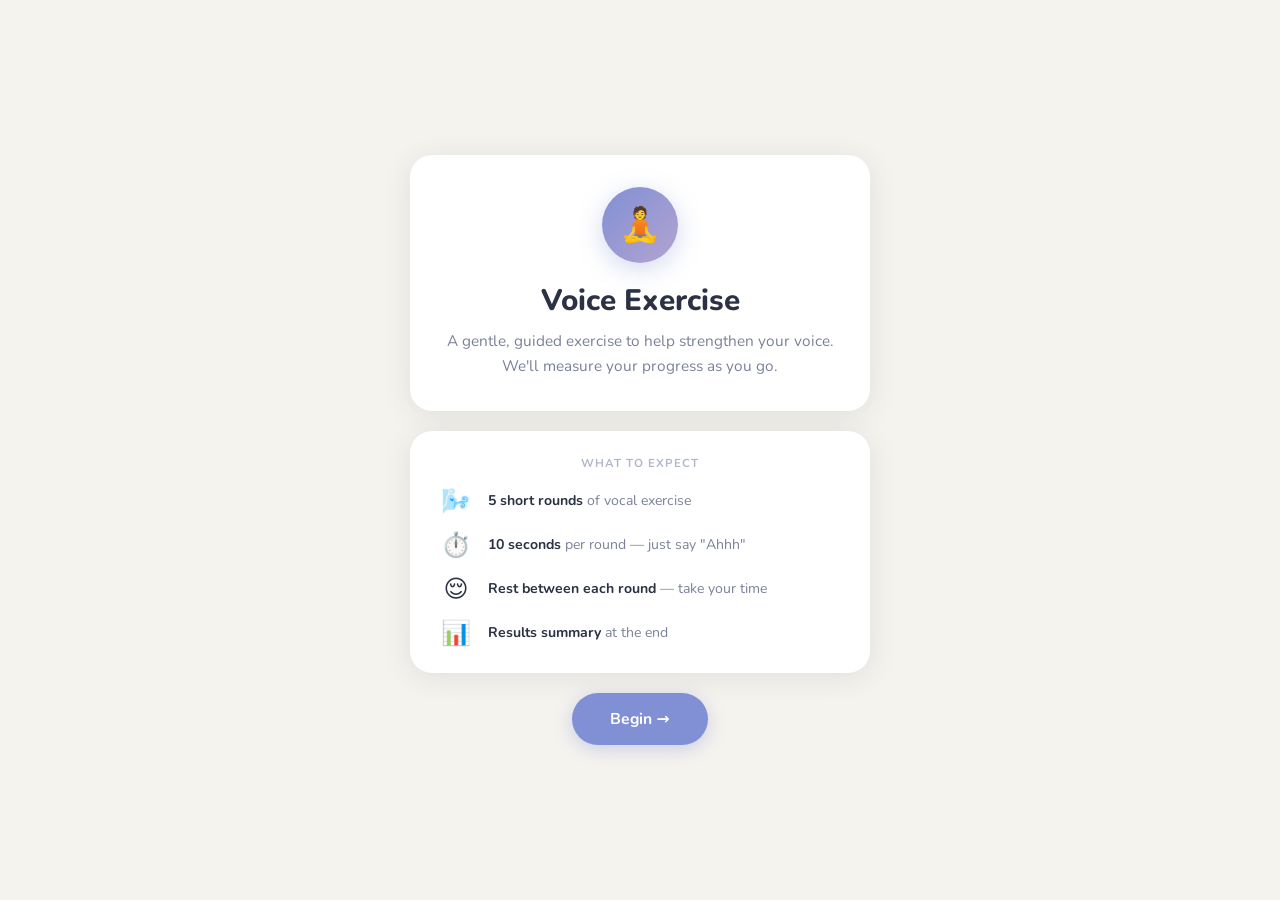
==== demo/index.html @ 380dea60 "Fix demo: AudioContext autoplay, auth on API endpoints, fetch timeout - Create AudioContext during u" ====
<!DOCTYPE html>
<html lang="en">
<head>
<meta charset="UTF-8">
<meta name="viewport" content="width=device-width, initial-scale=1.0, maximum-scale=1.0">
<title>Voice Exercise · Remepy</title>
<link rel="preconnect" href="https://fonts.googleapis.com">
<link href="https://fonts.googleapis.com/css2?family=Nunito:wght@300;400;500;600;700;800&display=swap" rel="stylesheet">
<style>
:root {
  --bg:          #f5f3ee;
  --surface:     #ffffff;
  --surface-2:   #ece9e0;
  --primary:     #8190d4;
  --primary-dk:  #6b78bf;
  --good:        #6db88a;
  --too-low:     #b3a3d1;
  --too-high:    #d98b78;
  --text:        #2b3244;
  --text-muted:  #7a8299;
  --text-light:  #b0b7c8;
  --shadow-sm:   0 2px 12px rgba(43,50,68,.07);
  --shadow:      0 4px 28px rgba(43,50,68,.10);
  --shadow-lg:   0 10px 48px rgba(43,50,68,.14);
  --r:           22px;
  --r-sm:        14px;
  --circumference: 326.73; /* 2π×52 */
}

*, *::before, *::after { box-sizing: border-box; margin: 0; padding: 0; }

body {
  font-family: 'Nunito', 'Segoe UI', system-ui, -apple-system, sans-serif;
  background: var(--bg);
  color: var(--text);
  min-height: 100vh;
  display: flex;
  align-items: center;
  justify-content: center;
  padding: 20px;
}

/* ── Screens ─────────────────────────────────────────── */
.screen { display: none; flex-direction: column; align-items: center; gap: 20px; width: 100%; max-width: 460px; }
.screen.active { display: flex; animation: fadeUp .45s ease both; }
@keyframes fadeUp { from { opacity:0; transform:translateY(14px); } to { opacity:1; transform:translateY(0); } }

/* ── Cards ─────────────────────────────────────────── */
.card {
  background: var(--surface);
  border-radius: var(--r);
  box-shadow: var(--shadow);
  padding: 32px 28px;
  width: 100%;
}

/* ── Typography ─────────────────────────────────────────── */
.title   { font-size: 1.85rem; font-weight: 800; line-height: 1.2; }
.subtitle { font-size: .96rem; color: var(--text-muted); line-height: 1.65; margin-top: 9px; }
.eyebrow { font-size: .72rem; font-weight: 700; text-transform: uppercase; letter-spacing: .09em; color: var(--text-light); }

/* ── Buttons ─────────────────────────────────────────── */
.btn {
  display: inline-flex; align-items: center; justify-content: center; gap: 8px;
  padding: 15px 38px; border-radius: 100px; border: none;
  font-family: inherit; font-size: .98rem; font-weight: 700;
  cursor: pointer; transition: transform .15s, box-shadow .15s, background .15s;
}
.btn-primary { background: var(--primary); color: #fff; box-shadow: 0 4px 18px rgba(129,144,212,.38); }
.btn-primary:hover { background: var(--primary-dk); transform: translateY(-2px); box-shadow: 0 7px 24px rgba(129,144,212,.46); }
.btn-primary:active { transform: translateY(0); }
.btn-ghost { background: transparent; color: var(--text-muted); font-weight: 600; font-size: .9rem; padding: 12px 28px; }
.btn-ghost:hover { color: var(--text); }

/* ══════════════════════════════════════════════
   WELCOME SCREEN
══════════════════════════════════════════════ */
#screen-welcome .card { text-align: center; }

.logo-orb {
  width: 76px; height: 76px;
  background: linear-gradient(135deg, var(--primary) 0%, var(--too-low) 100%);
  border-radius: 50%;
  display: flex; align-items: center; justify-content: center;
  margin: 0 auto 20px;
  box-shadow: 0 6px 24px rgba(129,144,212,.35);
  font-size: 2.1rem;
}

.overview-items { display: flex; flex-direction: column; gap: 12px; }
.overview-item { display: flex; align-items: center; gap: 14px; }
.overview-icon { font-size: 1.5rem; width: 36px; flex-shrink: 0; text-align: center; }
.overview-text { font-size: .88rem; color: var(--text-muted); line-height: 1.5; }
.overview-text strong { color: var(--text); font-weight: 700; }

/* ══════════════════════════════════════════════
   INSTRUCTIONS SCREEN
══════════════════════════════════════════════ */
.steps { display: flex; flex-direction: column; gap: 18px; margin: 18px 0 4px; }
.step { display: flex; gap: 14px; align-items: flex-start; }
.step-badge {
  width: 30px; height: 30px; flex-shrink: 0;
  background: linear-gradient(135deg, var(--primary), var(--too-low));
  border-radius: 50%;
  display: flex; align-items: center; justify-content: center;
  font-size: .78rem; font-weight: 800; color: #fff; margin-top: 1px;
}
.step-body { font-size: .92rem; color: var(--text-muted); line-height: 1.55; }
.step-body strong { color: var(--text); font-weight: 700; }

.zone-legend { display: flex; gap: 10px; flex-wrap: wrap; justify-content: center; margin-top: 8px; }
.zone-pill {
  display: inline-flex; align-items: center; gap: 7px;
  padding: 6px 14px; border-radius: 100px;
  font-size: .78rem; font-weight: 700;
}
.zone-good  { background: rgba(109,184,138,.12); color: var(--good);     }
.zone-low   { background: rgba(179,163,209,.14); color: var(--too-low);  }
.zone-high  { background: rgba(217,139,120,.12); color: var(--too-high); }
.zone-dot   { width: 8px; height: 8px; border-radius: 50%; background: currentColor; }

/* ══════════════════════════════════════════════
   GAME SCREEN
══════════════════════════════════════════════ */
#screen-game { gap: 16px; }

/* Round dots */
.round-dots { display: flex; gap: 9px; }
.dot {
  width: 11px; height: 11px; border-radius: 50%;
  background: var(--surface-2);
  transition: background .35s, transform .35s, box-shadow .35s;
}
.dot.done    { background: var(--good); }
.dot.current {
  background: var(--primary);
  transform: scale(1.35);
  box-shadow: 0 0 0 4px rgba(129,144,212,.22);
  animation: dot-pulse 1.4s ease-in-out infinite;
}
@keyframes dot-pulse {
  0%,100% { box-shadow: 0 0 0 0 rgba(129,144,212,.3); }
  50%      { box-shadow: 0 0 0 7px rgba(129,144,212,0); }
}

/* Monk stage */
.stage {
  background: var(--surface);
  border-radius: var(--r);
  box-shadow: var(--shadow);
  padding: 28px 20px 22px;
  width: 100%;
  display: flex;
  flex-direction: column;
  align-items: center;
  gap: 18px;
}

/* Monk */
.monk-wrap { position: relative; width: 170px; height: 190px; }

.aura {
  position: absolute;
  border-radius: 50%;
  opacity: 0;
  pointer-events: none;
  transition: opacity .5s ease, background .4s ease;
}
.aura-outer { width: 160px; height: 160px; top: 12px; left: 5px; }
.aura-inner { width: 120px; height: 120px; top: 32px; left: 25px; }
.aura.show { opacity: 1; }

.monk-svg {
  position: relative; z-index: 1;
  width: 160px; height: 180px;
  filter: drop-shadow(0 6px 16px rgba(43,50,68,.10));
  animation: monk-float 4.2s ease-in-out infinite;
  transition: filter .4s ease;
}
@keyframes monk-float {
  0%,100% { transform: translateY(0px); }
  50%      { transform: translateY(-11px); }
}
.monk-svg.glow    { filter: drop-shadow(0 0 18px rgba(109,184,138,.5)) drop-shadow(0 6px 16px rgba(43,50,68,.08)); }
.monk-svg.rattled { animation: monk-rattle .55s ease-in-out infinite; }
@keyframes monk-rattle {
  0%,100% { transform: translateX(0); }
  25%     { transform: translateX(-5px) rotate(-1deg); }
  75%     { transform: translateX(5px)  rotate(1deg); }
}

/* Status text */
.status-text {
  font-size: .96rem; font-weight: 600; color: var(--text-muted);
  text-align: center; min-height: 1.5em;
  transition: color .35s ease;
}
.status-text.st-good    { color: var(--good); }
.status-text.st-low     { color: var(--too-low); }
.status-text.st-high    { color: var(--too-high); }

/* Bottom controls: volume bar + timer */
.controls-row { display: flex; gap: 20px; align-items: center; width: 100%; justify-content: center; }

/* Volume bar */
.vol-col { display: flex; flex-direction: column; align-items: center; gap: 6px; }

.vol-track {
  width: 28px; height: 188px;
  border-radius: 14px;
  background: var(--surface-2);
  position: relative;
  overflow: hidden;
  box-shadow: inset 0 2px 6px rgba(43,50,68,.08);
}
/* Static zone background */
.vol-zones {
  position: absolute;
  inset: 0;
  background: linear-gradient(to top,
    rgba(179,163,209,.55) 0%,
    rgba(179,163,209,.55) 28%,
    rgba(109,184,138,.55) 28%,
    rgba(109,184,138,.55) 72%,
    rgba(217,139,120,.55) 72%,
    rgba(217,139,120,.55) 100%
  );
}
/* Frosted overlay hides zones above current level */
.vol-frost {
  position: absolute;
  top: 0; left: 0; right: 0;
  background: rgba(245,243,238,.82);
  border-radius: 14px;
  transition: height .07s ease;
  height: 100%;
}
/* Zone separator lines */
.vol-sep {
  position: absolute;
  left: 0; right: 0;
  height: 2px;
  background: rgba(255,255,255,.7);
}

.vol-labels {
  display: flex; flex-direction: column;
  justify-content: space-between;
  height: 188px;
  font-size: .66rem; font-weight: 700;
  text-align: center; line-height: 1.3;
  padding: 4px 0;
}
.vl-high { color: var(--too-high); }
.vl-good { color: var(--good); }
.vl-low  { color: var(--too-low); }

/* Timer */
.timer-col { display: flex; flex-direction: column; align-items: center; gap: 0; }

.timer-ring { position: relative; width: 118px; height: 118px; }
.timer-ring svg { transform: rotate(-90deg); }
#timer-arc {
  stroke: var(--primary);
  stroke-dasharray: 326.73;
  stroke-dashoffset: 0;
  stroke-linecap: round;
  transition: stroke-dashoffset .95s linear, stroke .6s ease;
}
.timer-center {
  position: absolute; inset: 0;
  display: flex; flex-direction: column;
  align-items: center; justify-content: center;
}
#timer-num   { font-size: 2.6rem; font-weight: 800; color: var(--text); line-height: 1; }
#timer-label { font-size: .62rem; font-weight: 600; text-transform: uppercase; letter-spacing: .08em; color: var(--text-light); margin-top: 3px; }

/* Round label */
.round-label { font-size: .82rem; font-weight: 700; color: var(--text-muted); text-align: center; }

/* ══════════════════════════════════════════════
   COOLDOWN SCREEN
══════════════════════════════════════════════ */
#screen-cooldown .card { text-align: center; display: flex; flex-direction: column; align-items: center; gap: 14px; }

.breathe-orb {
  width: 110px; height: 110px;
  border-radius: 50%;
  background: linear-gradient(135deg, rgba(129,144,212,.25) 0%, rgba(179,163,209,.3) 100%);
  animation: breathe 4s ease-in-out infinite;
  margin: 4px 0;
  box-shadow: 0 0 0 0 rgba(129,144,212,.2);
}
@keyframes breathe {
  0%,100% { transform: scale(.85); box-shadow: 0 0 0 0  rgba(129,144,212,.2); }
  50%      { transform: scale(1.1); box-shadow: 0 0 0 18px rgba(129,144,212,0);  }
}
.breathe-hint { font-size: .88rem; font-weight: 600; color: var(--text-light); letter-spacing: .04em; }
.cooldown-timer-num { font-size: 2rem; font-weight: 800; color: var(--primary); }

/* ══════════════════════════════════════════════
   RESULTS SCREEN
══════════════════════════════════════════════ */
#screen-results { gap: 18px; }
.results-headline { font-size: 2.2rem; font-weight: 800; text-align: center; line-height: 1.25; }

.mpt-card {
  background: var(--surface);
  border-radius: var(--r);
  box-shadow: var(--shadow);
  padding: 28px;
  width: 100%;
  text-align: center;
  display: flex; flex-direction: column; align-items: center; gap: 6px;
}
.mpt-big   { font-size: 4.2rem; font-weight: 800; color: var(--primary); line-height: 1; }
.mpt-unit  { font-size: 1rem; color: var(--text-muted); font-weight: 600; }
.mpt-desc  { font-size: .8rem; color: var(--text-light); margin-top: 4px; }

.round-cards { display: flex; gap: 8px; width: 100%; justify-content: center; }
.rc {
  flex: 1; max-width: 72px;
  background: var(--surface); border-radius: var(--r-sm);
  box-shadow: var(--shadow-sm);
  padding: 12px 6px;
  text-align: center;
}
.rc-label { font-size: .6rem; font-weight: 700; text-transform: uppercase; letter-spacing: .06em; color: var(--text-light); margin-bottom: 4px; }
.rc-val   { font-size: 1.25rem; font-weight: 800; color: var(--primary); }
.rc-unit  { font-size: .6rem; color: var(--text-light); }
.rc.best  { outline: 2px solid var(--good); outline-offset: -2px; }

.results-actions { display: flex; flex-direction: column; align-items: center; gap: 10px; width: 100%; }

/* ══════════════════════════════════════════════
   OVERLAYS
══════════════════════════════════════════════ */
.overlay {
  position: fixed; inset: 0;
  background: rgba(245,243,238,.92);
  display: none;
  flex-direction: column; align-items: center; justify-content: center;
  gap: 14px; z-index: 200;
  backdrop-filter: blur(4px);
}
.overlay.show { display: flex; animation: fadeUp .3s ease both; }

/* Countdown */
.countdown-num {
  font-size: 9rem; font-weight: 800; color: var(--primary); line-height: 1;
  animation: pop 1s ease both;
}
@keyframes pop { from { transform: scale(1.4); opacity:.4; } to { transform: scale(1); opacity:1; } }
.countdown-sub { font-size: 1.05rem; color: var(--text-muted); font-weight: 600; }

/* Analyzing */
.spinner {
  width: 46px; height: 46px;
  border: 4px solid var(--surface-2);
  border-top-color: var(--primary);
  border-radius: 50%;
  animation: spin .75s linear infinite;
}
@keyframes spin { to { transform: rotate(360deg); } }
.analyzing-text { font-size: 1rem; font-weight: 700; color: var(--text-muted); }

/* ══════════════════════════════════════════════
   RESPONSIVE
══════════════════════════════════════════════ */
@media (max-width: 480px) {
  .card { padding: 24px 18px; }
  .mpt-big { font-size: 3.4rem; }
}
</style>
</head>
<body>

<!-- ════════════════════════════════════════════
     WELCOME
════════════════════════════════════════════ -->
<div id="screen-welcome" class="screen active">
  <div class="card" style="text-align:center">
    <div class="logo-orb">🧘</div>
    <h1 class="title">Voice Exercise</h1>
    <p class="subtitle">A gentle, guided exercise to help strengthen your voice. We'll measure your progress as you go.</p>
  </div>

  <div class="card" style="padding:24px 28px">
    <div class="eyebrow" style="margin-bottom:14px">What to expect</div>
    <div class="overview-items">
      <div class="overview-item">
        <div class="overview-icon">🌬️</div>
        <div class="overview-text"><strong>5 short rounds</strong> of vocal exercise</div>
      </div>
      <div class="overview-item">
        <div class="overview-icon">⏱️</div>
        <div class="overview-text"><strong>10 seconds</strong> per round — just say "Ahhh"</div>
      </div>
      <div class="overview-item">
        <div class="overview-icon">😌</div>
        <div class="overview-text"><strong>Rest between each round</strong> — take your time</div>
      </div>
      <div class="overview-item">
        <div class="overview-icon">📊</div>
        <div class="overview-text"><strong>Results summary</strong> at the end</div>
      </div>
    </div>
  </div>

  <button class="btn btn-primary" onclick="goInstructions()">Begin →</button>
</div>

<!-- ════════════════════════════════════════════
     INSTRUCTIONS
════════════════════════════════════════════ -->
<div id="screen-instructions" class="screen">
  <div class="card">
    <h2 class="title" style="font-size:1.5rem">How to do it</h2>
    <p class="subtitle" style="margin-bottom:4px">Follow these steps for each round</p>
    <div class="steps">
      <div class="step">
        <div class="step-badge">1</div>
        <div class="step-body">Sit comfortably and take a slow, <strong>deep breath in</strong> through your nose.</div>
      </div>
      <div class="step">
        <div class="step-badge">2</div>
        <div class="step-body">Say a steady <strong>"Ahhh"</strong> — as long, even, and clear as you can manage.</div>
      </div>
      <div class="step">
        <div class="step-badge">3</div>
        <div class="step-body">Watch the <strong>volume bar</strong> and keep your voice in the green zone.</div>
      </div>
      <div class="step">
        <div class="step-badge">4</div>
        <div class="step-body">When the round ends, <strong>breathe gently</strong> and rest before the next one.</div>
      </div>
    </div>

    <div style="margin-top:20px">
      <div class="eyebrow" style="margin-bottom:10px;text-align:center">Volume zones</div>
      <div class="zone-legend">
        <div class="zone-pill zone-low">  <span class="zone-dot"></span> Too Quiet</div>
        <div class="zone-pill zone-good"> <span class="zone-dot"></span> Just Right</div>
        <div class="zone-pill zone-high"> <span class="zone-dot"></span> Too Loud</div>
      </div>
    </div>
  </div>

  <button class="btn btn-primary" onclick="startExercise()">I'm Ready →</button>
  <button class="btn btn-ghost" onclick="show('screen-welcome')">← Back</button>
</div>

<!-- ════════════════════════════════════════════
     GAME
════════════════════════════════════════════ -->
<div id="screen-game" class="screen">
  <div class="round-dots">
    <div class="dot" id="dot-1"></div>
    <div class="dot" id="dot-2"></div>
    <div class="dot" id="dot-3"></div>
    <div class="dot" id="dot-4"></div>
    <div class="dot" id="dot-5"></div>
  </div>

  <div class="stage">

    <!-- Monk -->
    <div class="monk-wrap" id="monk-wrap">
      <div class="aura aura-outer" id="aura-outer"></div>
      <div class="aura aura-inner" id="aura-inner"></div>

      <svg class="monk-svg" id="monk-svg" viewBox="0 0 160 182" xmlns="http://www.w3.org/2000/svg">
        <!-- Cushion shadow -->
        <ellipse cx="80" cy="172" rx="55" ry="12" fill="rgba(43,50,68,.07)"/>
        <!-- Cushion -->
        <ellipse cx="80" cy="166" rx="50" ry="11" fill="#c8bcdf" opacity=".6"/>

        <!-- Robe body -->
        <path d="M44,166 C40,132 50,108 80,98 C110,108 120,132 116,166 Z" fill="#8190d4"/>
        <!-- Robe shading -->
        <path d="M60,166 C58,138 62,116 80,108 C98,116 102,138 100,166 Z" fill="rgba(255,255,255,.12)"/>

        <!-- Arms / hands in mudra -->
        <ellipse cx="80" cy="148" rx="27" ry="13" fill="#c5b9e0" opacity=".7"/>
        <ellipse cx="80" cy="145" rx="23" ry="10" fill="#f5c896"/>

        <!-- Head -->
        <circle cx="80" cy="74" r="29" fill="#f5c896"/>

        <!-- Ears -->
        <ellipse cx="51" cy="77" rx="6.5" ry="9" fill="#f0b882"/>
        <ellipse cx="109" cy="77" rx="6.5" ry="9" fill="#f0b882"/>

        <!-- Eyes — peaceful closed arcs -->
        <path d="M65,77 Q70,82 75,77" stroke="#8b6a50" stroke-width="2.2" fill="none" stroke-linecap="round"/>
        <path d="M85,77 Q90,82 95,77" stroke="#8b6a50" stroke-width="2.2" fill="none" stroke-linecap="round"/>

        <!-- Nose -->
        <ellipse cx="80" cy="86" rx="3" ry="2.2" fill="#e8af7a" opacity=".6"/>

        <!-- Smile -->
        <path d="M73,94 Q80,101 87,94" stroke="#8b6a50" stroke-width="1.8" fill="none" stroke-linecap="round"/>

        <!-- Head ornament / top knot -->
        <ellipse cx="80" cy="45" rx="8" ry="11" fill="#c5b9e0" opacity=".55"/>
        <circle  cx="80" cy="44" r="4" fill="#8190d4" opacity=".5"/>
      </svg>
    </div>

    <!-- Status -->
    <div class="status-text" id="status-text">Get ready…</div>

    <!-- Volume bar + Timer -->
    <div class="controls-row">
      <!-- Volume bar -->
      <div class="vol-col">
        <div class="vol-track">
          <div class="vol-zones"></div>
          <div class="vol-sep" style="bottom:72%"></div>
          <div class="vol-sep" style="bottom:28%"></div>
          <div class="vol-frost" id="vol-frost"></div>
        </div>
        <div class="vol-labels">
          <div class="vl-high">Too<br>Loud</div>
          <div class="vl-good">Just<br>Right</div>
          <div class="vl-low">Too<br>Quiet</div>
        </div>
      </div>

      <!-- Timer -->
      <div class="timer-col">
        <div class="round-label" id="round-label">Round 1 of 5</div>
        <div style="height:8px"></div>
        <div class="timer-ring">
          <svg width="118" height="118" viewBox="0 0 118 118">
            <circle cx="59" cy="59" r="52" fill="none" stroke="var(--surface-2)" stroke-width="8"/>
            <circle id="timer-arc" cx="59" cy="59" r="52" fill="none" stroke-width="8"/>
          </svg>
          <div class="timer-center">
            <div id="timer-num">10</div>
            <div id="timer-label">seconds</div>
          </div>
        </div>
      </div>
    </div>
  </div>
</div>

<!-- ════════════════════════════════════════════
     COOLDOWN
════════════════════════════════════════════ -->
<div id="screen-cooldown" class="screen">
  <div class="card">
    <div style="font-size:2.6rem;text-align:center">✨</div>
    <div style="height:2px"></div>
    <h2 class="title" style="text-align:center;font-size:1.7rem">Well done!</h2>
    <p class="subtitle" style="text-align:center" id="cooldown-sub">Take a few gentle breaths before the next round.</p>
    <div style="height:6px"></div>
    <div class="breathe-orb" style="margin:0 auto"></div>
    <div style="height:4px"></div>
    <div class="breathe-hint" style="text-align:center">Breathe in… breathe out…</div>
    <div style="height:6px"></div>
    <div class="cooldown-timer-num" style="text-align:center" id="cooldown-num">10</div>
    <div class="eyebrow" style="text-align:center;margin-top:2px" id="cooldown-round-lbl">seconds until round 2</div>
  </div>
</div>

<!-- ════════════════════════════════════════════
     RESULTS
════════════════════════════════════════════ -->
<div id="screen-results" class="screen">
  <div class="results-headline">Wonderful<br>work! 🌸</div>

  <div class="mpt-card">
    <div class="eyebrow">Average voice duration</div>
    <div style="height:4px"></div>
    <div class="mpt-big" id="res-mpt">—</div>
    <div class="mpt-unit">seconds</div>
    <div class="mpt-desc">How long you sustained "Ahhh" on average</div>
  </div>

  <div style="width:100%">
    <div class="eyebrow" style="text-align:center;margin-bottom:12px">Round by round</div>
    <div class="round-cards" id="round-cards"></div>
  </div>

  <div class="results-actions">
    <button class="btn btn-primary" onclick="restart()">Try Again →</button>
    <button class="btn btn-ghost" onclick="show('screen-welcome')">Back to Start</button>
  </div>
</div>

<!-- ════════════════════════════════════════════
     OVERLAYS
════════════════════════════════════════════ -->
<div class="overlay" id="overlay-countdown">
  <div class="countdown-num" id="cdown-num">3</div>
  <div class="countdown-sub">Round <span id="cdown-round">1</span> of 5 — say "Ahhh"</div>
</div>

<div class="overlay" id="overlay-analyzing">
  <div class="spinner"></div>
  <div class="analyzing-text">Analyzing your voice…</div>
</div>

<!-- ════════════════════════════════════════════
     JAVASCRIPT
════════════════════════════════════════════ -->
<script>
'use strict';

/* ── Constants ────────────────────────────────────────────────────── */
const TOTAL_ROUNDS      = 5;
const ROUND_SEC         = 10;
const COOLDOWN_SEC      = 10;
const VOL_LOW           = 0.015;   // RMS below → too quiet
const VOL_HIGH          = 0.28;    // RMS above → too loud
const CIRCUMFERENCE     = 326.73;  // 2π×52
const SESSION_ID        = 'demo_' + Date.now().toString(36) + Math.random().toString(36).slice(2);

/* ── State ────────────────────────────────────────────────────────── */
let round         = 0;
let roundResults  = [];
let audioCtx      = null;
let mediaStream   = null;
let analyser      = null;
let processor     = null;
let source        = null;
let silentGain    = null;
let pcmChunks     = [];
let timerIv       = null;
let volRafId      = null;
let gamePhase     = 'idle'; // idle | countdown | recording | analyzing | cooldown | done

/* ── Screen helpers ───────────────────────────────────────────────── */
function show(id) {
  document.querySelectorAll('.screen').forEach(s => {
    s.classList.remove('active');
    s.style.animation = 'none';
  });
  const el = document.getElementById(id);
  el.classList.add('active');
  // restart animation
  el.style.animation = 'none';
  el.offsetHeight;
  el.style.animation = '';
}

function showOverlay(id) { document.getElementById(id).classList.add('show'); }
function hideOverlay(id) { document.getElementById(id).classList.remove('show'); }

function setStatus(msg, tone) {
  const el = document.getElementById('status-text');
  el.textContent = msg;
  el.className = 'status-text' + (tone ? ' st-' + tone : '');
}

/* ── Navigation ───────────────────────────────────────────────────── */
function goInstructions() { show('screen-instructions'); }

async function startExercise() {
  try {
    mediaStream = await navigator.mediaDevices.getUserMedia({ audio: true, video: false });
  } catch {
    alert('Microphone access is needed. Please allow it and try again.');
    return;
  }
  // Create and unlock AudioContext here — we're inside a user gesture,
  // so the browser allows it to start immediately (no autoplay suspension).
  if (!audioCtx) {
    audioCtx = new (window.AudioContext || window.webkitAudioContext)();
  }
  if (audioCtx.state !== 'running') {
    await audioCtx.resume();
  }
  round = 0;
  roundResults = [];
  show('screen-game');
  nextRound();
}

function restart() {
  if (mediaStream) { mediaStream.getTracks().forEach(t => t.stop()); mediaStream = null; }
  if (audioCtx)    { audioCtx.close().catch(() => {}); audioCtx = null; }
  round = 0;
  roundResults = [];
  show('screen-welcome');
}

/* ── Round flow ───────────────────────────────────────────────────── */
function nextRound() {
  round++;
  updateDots();
  document.getElementById('round-label').textContent = `Round ${round} of ${TOTAL_ROUNDS}`;
  setStatus('Get ready…', '');
  doCountdown(round, startRound);
}

function updateDots() {
  for (let i = 1; i <= TOTAL_ROUNDS; i++) {
    const d = document.getElementById('dot-' + i);
    d.className = 'dot' + (i < round ? ' done' : i === round ? ' current' : '');
  }
}

/* ── Countdown overlay ────────────────────────────────────────────── */
function doCountdown(roundNum, onDone) {
  document.getElementById('cdown-round').textContent = roundNum;
  let n = 3;
  document.getElementById('cdown-num').textContent = n;
  showOverlay('overlay-countdown');

  const iv = setInterval(() => {
    n--;
    if (n <= 0) {
      clearInterval(iv);
      hideOverlay('overlay-countdown');
      onDone();
    } else {
      const el = document.getElementById('cdown-num');
      el.textContent = n;
      el.style.animation = 'none';
      el.offsetHeight;
      el.style.animation = 'pop 1s ease both';
    }
  }, 1000);
}

/* ── Audio recording ──────────────────────────────────────────────── */
function startRound() {
  gamePhase = 'recording';
  pcmChunks = [];

  // audioCtx was created (and resumed) in startExercise() during user gesture.
  // Just reconnect the media stream for this round.
  source    = audioCtx.createMediaStreamSource(mediaStream);
  analyser  = audioCtx.createAnalyser();
  analyser.fftSize = 2048;

  // Keep a very small non-zero gain so the browser doesn't optimise
  // away the ScriptProcessor processing path.
  silentGain = audioCtx.createGain();
  silentGain.gain.value = 0.001;

  processor = audioCtx.createScriptProcessor(4096, 1, 1);
  processor.onaudioprocess = e => {
    if (gamePhase === 'recording') {
      pcmChunks.push(new Float32Array(e.inputBuffer.getChannelData(0)));
    }
  };

  source.connect(analyser);
  analyser.connect(processor);
  processor.connect(silentGain);
  silentGain.connect(audioCtx.destination);

  startVolumeMeter();
  startTimer(ROUND_SEC, finishRound);
  setStatus('Say "Ahhh" steadily…', '');
}

function stopAudioNodes() {
  if (volRafId)   { cancelAnimationFrame(volRafId); volRafId   = null; }
  if (processor)  { processor.disconnect();          processor  = null; }
  if (analyser)   { analyser.disconnect();            analyser   = null; }
  if (source)     { source.disconnect();              source     = null; }
  if (silentGain) { silentGain.disconnect();          silentGain = null; }
}

/* ── Volume meter animation ───────────────────────────────────────── */
function startVolumeMeter() {
  const timeDomain = new Uint8Array(analyser.fftSize);
  const frost    = document.getElementById('vol-frost');
  const monkSvg  = document.getElementById('monk-svg');
  const auraI    = document.getElementById('aura-inner');
  const auraO    = document.getElementById('aura-outer');

  function tick() {
    if (!analyser || gamePhase !== 'recording') return;
    analyser.getByteTimeDomainData(timeDomain);

    // Compute RMS
    let sum = 0;
    for (let i = 0; i < timeDomain.length; i++) {
      const v = (timeDomain[i] - 128) / 128;
      sum += v * v;
    }
    const rms = Math.sqrt(sum / timeDomain.length);

    // Volume bar: frost covers (1 - normalized) of bar from top
    const normalized = Math.min(1, rms / (VOL_HIGH * 1.3));
    frost.style.height = ((1 - normalized) * 100).toFixed(1) + '%';

    // Zone detection
    let zone;
    if      (rms < VOL_LOW)  zone = 'low';
    else if (rms < VOL_HIGH) zone = 'good';
    else                     zone = 'high';

    // Monk response
    const auraColor = zone === 'good'
      ? 'radial-gradient(circle, rgba(109,184,138,.45) 0%, transparent 70%)'
      : zone === 'high'
        ? 'radial-gradient(circle, rgba(217,139,120,.4) 0%, transparent 70%)'
        : 'radial-gradient(circle, rgba(179,163,209,.4) 0%, transparent 70%)';

    if (zone === 'good') {
      monkSvg.className = 'monk-svg glow';
      auraI.style.background = auraO.style.background = auraColor;
      auraI.classList.add('show'); auraO.classList.add('show');
      setStatus('Perfect — keep it steady!', 'good');
    } else if (zone === 'high') {
      monkSvg.className = 'monk-svg rattled';
      auraI.style.background = auraO.style.background = auraColor;
      auraI.classList.add('show'); auraO.classList.add('show');
      setStatus('Soften your voice a little', 'high');
    } else if (rms > VOL_LOW * 0.4) {
      monkSvg.className = 'monk-svg';
      auraI.style.background = auraO.style.background = auraColor;
      auraI.classList.add('show'); auraO.classList.remove('show');
      setStatus('A little louder please', 'low');
    } else {
      monkSvg.className = 'monk-svg';
      auraI.classList.remove('show'); auraO.classList.remove('show');
      setStatus('Say "Ahhh" steadily…', '');
    }

    volRafId = requestAnimationFrame(tick);
  }
  volRafId = requestAnimationFrame(tick);
}

/* ── Countdown timer ──────────────────────────────────────────────── */
function startTimer(seconds, onDone) {
  const arc  = document.getElementById('timer-arc');
  const num  = document.getElementById('timer-num');
  let left   = seconds;

  arc.style.stroke = 'var(--primary)';
  arc.style.strokeDashoffset = '0';
  num.textContent = left;

  timerIv = setInterval(() => {
    left--;
    const pct = left / seconds;
    arc.style.strokeDashoffset = (CIRCUMFERENCE * (1 - pct)).toFixed(2);
    num.textContent = left;

    if (left <= 3 && gamePhase === 'recording') {
      arc.style.stroke = 'var(--good)';
    }
    if (left <= 0) {
      clearInterval(timerIv);
      timerIv = null;
      onDone();
    }
  }, 1000);
}

function clearTimer() {
  if (timerIv) { clearInterval(timerIv); timerIv = null; }
}

/* ── Finish round ─────────────────────────────────────────────────── */
async function finishRound() {
  gamePhase = 'analyzing';
  stopAudioNodes();
  clearTimer();

  // Reset visual state
  document.getElementById('vol-frost').style.height = '100%';
  document.getElementById('monk-svg').className     = 'monk-svg';
  document.getElementById('aura-inner').classList.remove('show');
  document.getElementById('aura-outer').classList.remove('show');
  setStatus('', '');

  showOverlay('overlay-analyzing');

  const wav = buildWAV(pcmChunks, audioCtx ? audioCtx.sampleRate : 44100);
  let metrics = {};

  // Analysis with a 20s timeout — app always progresses even if server is slow.
  try {
    const ctrl = new AbortController();
    const tid  = setTimeout(() => ctrl.abort(), 20000);
    try {
      const fd = new FormData();
      fd.append('file', wav, 'round.wav');
      const r = await fetch('/analyze', { method: 'POST', body: fd, signal: ctrl.signal });
      if (r.ok) metrics = await r.json();
    } finally {
      clearTimeout(tid);
    }
  } catch (e) {
    console.warn('Analysis skipped:', e.message);
  }

  // Store to S3 — fire-and-forget, never blocks the UI.
  (async () => {
    try {
      const fd2 = new FormData();
      fd2.append('file', wav, `round_${round}.wav`);
      fd2.append('session_id', SESSION_ID);
      fd2.append('round_num', String(round));
      fd2.append('metrics', JSON.stringify(metrics));
      await fetch('/store', { method: 'POST', body: fd2 });
    } catch {}
  })();

  roundResults.push(metrics);
  hideOverlay('overlay-analyzing');

  if (round < TOTAL_ROUNDS) {
    showCooldown();
  } else {
    showResults();
  }
}

/* ── Cooldown ─────────────────────────────────────────────────────── */
function showCooldown() {
  gamePhase = 'cooldown';
  show('screen-cooldown');

  const nextRoundNum = round + 1;
  document.getElementById('cooldown-sub').textContent =
    `Round ${nextRoundNum} of ${TOTAL_ROUNDS} coming up. Breathe gently.`;
  document.getElementById('cooldown-round-lbl').textContent =
    `seconds until round ${nextRoundNum}`;

  let t = COOLDOWN_SEC;
  document.getElementById('cooldown-num').textContent = t;

  const iv = setInterval(() => {
    t--;
    document.getElementById('cooldown-num').textContent = t;
    if (t <= 0) {
      clearInterval(iv);
      show('screen-game');
      nextRound();
    }
  }, 1000);
}

/* ── Results ──────────────────────────────────────────────────────── */
function showResults() {
  gamePhase = 'done';

  // Mark all dots done
  for (let i = 1; i <= TOTAL_ROUNDS; i++) {
    document.getElementById('dot-' + i).className = 'dot done';
  }

  const mpts   = roundResults.map(r => r.mpt_s).filter(v => v != null && v > 0);
  const avgMpt = mpts.length ? mpts.reduce((a, b) => a + b, 0) / mpts.length : 0;
  const bestMpt = mpts.length ? Math.max(...mpts) : 0;

  document.getElementById('res-mpt').textContent = avgMpt > 0 ? avgMpt.toFixed(1) : '—';

  const container = document.getElementById('round-cards');
  container.innerHTML = '';
  for (let i = 0; i < TOTAL_ROUNDS; i++) {
    const mpt  = roundResults[i]?.mpt_s;
    const best = mpt != null && mpt === bestMpt && mpts.length > 1;
    const div  = document.createElement('div');
    div.className = 'rc' + (best ? ' best' : '');
    div.innerHTML = `
      <div class="rc-label">Round ${i + 1}</div>
      <div class="rc-val">${mpt != null ? mpt.toFixed(1) : '—'}</div>
      <div class="rc-unit">sec</div>
    `;
    container.appendChild(div);
  }

  show('screen-results');
}

/* ── WAV encoder ──────────────────────────────────────────────────── */
function buildWAV(chunks, sr) {
  const totalLen = chunks.reduce((s, c) => s + c.length, 0);
  const pcm      = new Float32Array(totalLen);
  let off        = 0;
  for (const c of chunks) { pcm.set(c, off); off += c.length; }

  const byteLen = pcm.length * 2;
  const ab      = new ArrayBuffer(44 + byteLen);
  const v       = new DataView(ab);
  const ws      = (o, s) => { for (let i = 0; i < s.length; i++) v.setUint8(o + i, s.charCodeAt(i)); };

  ws(0, 'RIFF');  v.setUint32(4, 36 + byteLen, true);
  ws(8, 'WAVE');  ws(12, 'fmt ');
  v.setUint32(16, 16, true);
  v.setUint16(20, 1, true);   // PCM
  v.setUint16(22, 1, true);   // mono
  v.setUint32(24, sr, true);
  v.setUint32(28, sr * 2, true);
  v.setUint16(32, 2, true);
  v.setUint16(34, 16, true);
  ws(36, 'data'); v.setUint32(40, byteLen, true);

  off = 44;
  for (let i = 0; i < pcm.length; i++) {
    const s = Math.max(-1, Math.min(1, pcm[i]));
    v.setInt16(off, s < 0 ? s * 0x8000 : s * 0x7fff, true);
    off += 2;
  }
  return new Blob([ab], { type: 'audio/wav' });
}
</script>

</body>
</html>
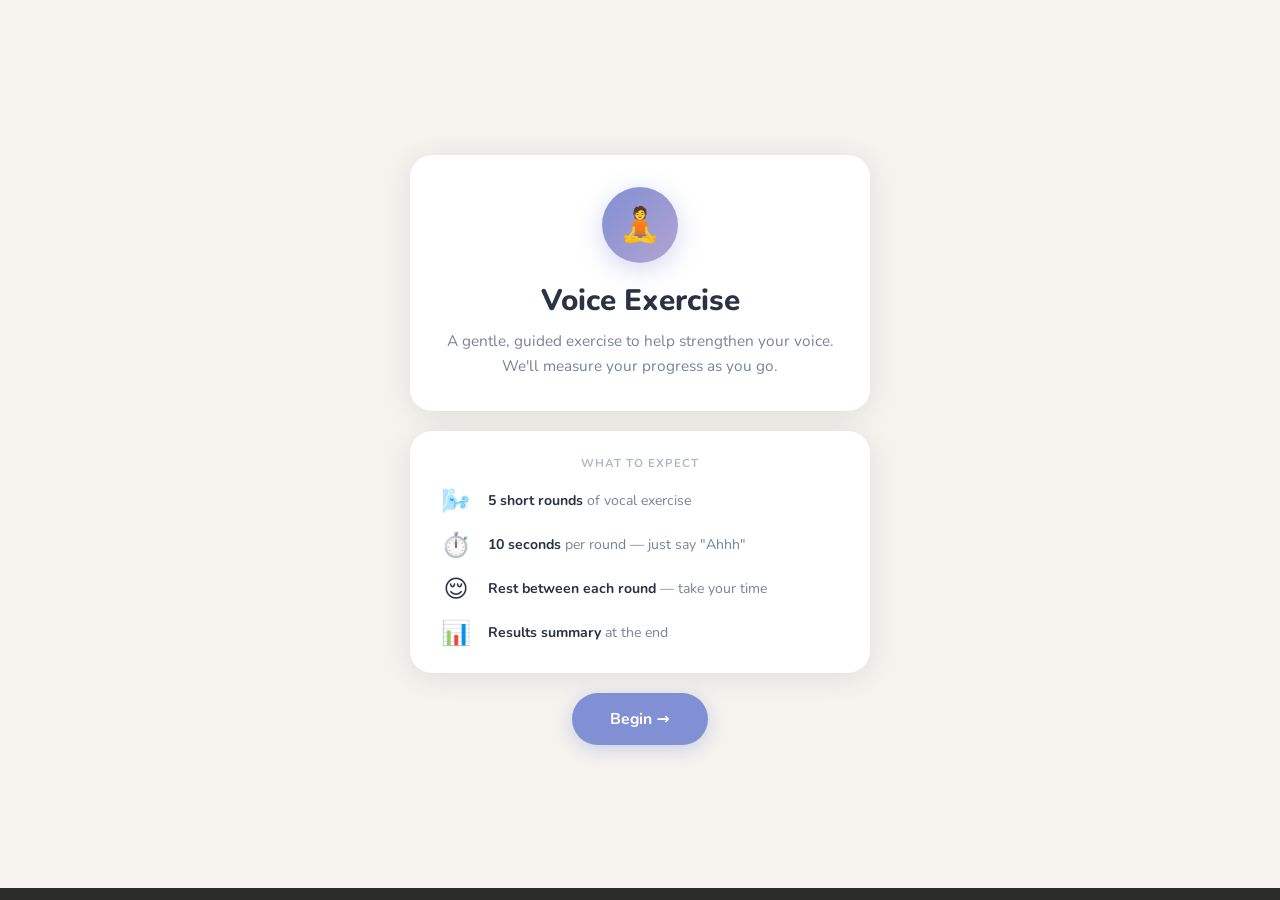
==== commit 9a0eb493: "Add on-screen debug log panel with global error/rejection catchers All console.log/warn/error replac" ====
--- a/demo/index.html
+++ b/demo/index.html
@@ -353,6 +353,16 @@
 @keyframes pop { from { transform: scale(1.4); opacity:.4; } to { transform: scale(1); opacity:1; } }
 .countdown-sub { font-size: 1.05rem; color: var(--text-muted); font-weight: 600; }
 
+/* Error banner */
+#error-banner {
+  position: fixed; bottom: 22px; left: 50%; transform: translateX(-50%);
+  background: var(--too-high); color: #fff;
+  padding: 13px 22px; border-radius: 14px;
+  font-size: .88rem; font-weight: 700;
+  display: none; z-index: 400; max-width: 360px; text-align: center;
+  box-shadow: 0 4px 22px rgba(0,0,0,.18);
+}
+
 /* Analyzing */
 .spinner {
   width: 46px; height: 46px;
@@ -362,7 +372,9 @@
   animation: spin .75s linear infinite;
 }
 @keyframes spin { to { transform: rotate(360deg); } }
-.analyzing-text { font-size: 1rem; font-weight: 700; color: var(--text-muted); }
+.analyzing-text  { font-size: 1rem; font-weight: 700; color: var(--text-muted); }
+.analyzing-stage { font-size: .82rem; color: var(--text-light); margin-top: 2px; transition: color .2s; }
+.analyzing-stage.ok { color: var(--good); }
 
 /* ══════════════════════════════════════════════
    RESPONSIVE
@@ -371,6 +383,17 @@
   .card { padding: 24px 18px; }
   .mpt-big { font-size: 3.4rem; }
 }
+
+/* Debug log */
+#debug-log {
+  position: fixed; bottom: 0; left: 0; right: 0;
+  max-height: 160px; overflow-y: auto;
+  background: rgba(0,0,0,.82); color: #7fff7f;
+  font-size: 11px; font-family: monospace; line-height: 1.5;
+  padding: 6px 10px; z-index: 500;
+  pointer-events: none; white-space: pre-wrap; word-break: break-all;
+}
+#debug-log .err { color: #ff7070; }
 </style>
 </head>
 <body>
@@ -593,6 +616,9 @@
 <!-- ════════════════════════════════════════════
      OVERLAYS
 ════════════════════════════════════════════ -->
+<div id="error-banner"></div>
+<div id="debug-log"></div>
+
 <div class="overlay" id="overlay-countdown">
   <div class="countdown-num" id="cdown-num">3</div>
   <div class="countdown-sub">Round <span id="cdown-round">1</span> of 5 — say "Ahhh"</div>
@@ -600,7 +626,9 @@
 
 <div class="overlay" id="overlay-analyzing">
   <div class="spinner"></div>
-  <div class="analyzing-text">Analyzing your voice…</div>
+  <div class="analyzing-text">Processing…</div>
+  <div class="analyzing-stage" id="analyzing-stage">Starting…</div>
+  <button class="btn btn-ghost" id="skip-btn" style="display:none;margin-top:6px;font-size:.85rem" onclick="skipAnalysis()">Skip this round →</button>
 </div>
 
 <!-- ════════════════════════════════════════════
@@ -608,6 +636,44 @@
 ════════════════════════════════════════════ -->
 <script>
 'use strict';
+
+/* ── On-screen debug log ──────────────────────────────────────────── */
+const _dbgEl = document.getElementById('debug-log');
+function dbg(...args) {
+  const msg = args.map(a =>
+    a instanceof Error ? (a.message + '\n' + a.stack) :
+    typeof a === 'object' ? JSON.stringify(a) : String(a)
+  ).join(' ');
+  console.log(...args);
+  if (_dbgEl) {
+    const line = document.createElement('div');
+    line.textContent = msg;
+    _dbgEl.appendChild(line);
+    while (_dbgEl.children.length > 30) _dbgEl.removeChild(_dbgEl.firstChild);
+    _dbgEl.scrollTop = _dbgEl.scrollHeight;
+  }
+}
+function dbgErr(...args) {
+  const msg = args.map(a =>
+    a instanceof Error ? (a.message + ' @ ' + (a.stack?.split('\n')[1] || '')) :
+    typeof a === 'object' ? JSON.stringify(a) : String(a)
+  ).join(' ');
+  console.error(...args);
+  if (_dbgEl) {
+    const line = document.createElement('div');
+    line.className = 'err';
+    line.textContent = '✖ ' + msg;
+    _dbgEl.appendChild(line);
+    while (_dbgEl.children.length > 30) _dbgEl.removeChild(_dbgEl.firstChild);
+    _dbgEl.scrollTop = _dbgEl.scrollHeight;
+  }
+}
+window.onerror = (msg, src, ln, col, err) => {
+  dbgErr('GLOBAL: ' + msg + (ln ? ' L' + ln : ''));
+};
+window.onunhandledrejection = e => {
+  dbgErr('UNHANDLED: ' + (e.reason?.message || String(e.reason)));
+};
 
 /* ── Constants ────────────────────────────────────────────────────── */
 const TOTAL_ROUNDS      = 5;
@@ -619,18 +685,17 @@
 const SESSION_ID        = 'demo_' + Date.now().toString(36) + Math.random().toString(36).slice(2);
 
 /* ── State ────────────────────────────────────────────────────────── */
-let round         = 0;
-let roundResults  = [];
-let audioCtx      = null;
-let mediaStream   = null;
-let analyser      = null;
-let processor     = null;
-let source        = null;
-let silentGain    = null;
-let pcmChunks     = [];
-let timerIv       = null;
-let volRafId      = null;
-let gamePhase     = 'idle'; // idle | countdown | recording | analyzing | cooldown | done
+let round          = 0;
+let roundResults   = [];
+let audioCtx       = null;
+let mediaStream    = null;
+let analyser       = null;
+let source         = null;
+let mediaRecorder  = null;
+let recordedChunks = [];
+let timerIv        = null;
+let volRafId       = null;
+let gamePhase      = 'idle'; // idle | countdown | recording | analyzing | cooldown | done
 
 /* ── Screen helpers ───────────────────────────────────────────────── */
 function show(id) {
@@ -655,23 +720,47 @@
   el.className = 'status-text' + (tone ? ' st-' + tone : '');
 }
 
+/* ── Error display ────────────────────────────────────────────────── */
+function showError(msg) {
+  dbgErr(msg);
+  const el = document.getElementById('error-banner');
+  el.textContent = '⚠ ' + msg;
+  el.style.display = 'block';
+  clearTimeout(el._t);
+  el._t = setTimeout(() => { el.style.display = 'none'; }, 10000);
+}
+
 /* ── Navigation ───────────────────────────────────────────────────── */
 function goInstructions() { show('screen-instructions'); }
 
 async function startExercise() {
   try {
     mediaStream = await navigator.mediaDevices.getUserMedia({ audio: true, video: false });
-  } catch {
+  } catch (e) {
     alert('Microphone access is needed. Please allow it and try again.');
+    dbgErr('getUserMedia: ' + e.message);
     return;
   }
-  // Create and unlock AudioContext here — we're inside a user gesture,
-  // so the browser allows it to start immediately (no autoplay suspension).
+  dbg('mic ok, tracks:', mediaStream.getAudioTracks().length);
   if (!audioCtx) {
     audioCtx = new (window.AudioContext || window.webkitAudioContext)();
   }
   if (audioCtx.state !== 'running') {
     await audioCtx.resume();
+  }
+  dbg('audioCtx:', audioCtx.state);
+  // Silence-routed oscillator keeps the AudioContext from auto-suspending
+  // during the 3 s countdown before startRound() connects the mic stream.
+  try {
+    const keepAlive = audioCtx.createGain();
+    keepAlive.gain.value = 0;
+    const osc = audioCtx.createOscillator();
+    osc.connect(keepAlive);
+    keepAlive.connect(audioCtx.destination);
+    osc.start();
+    dbg('keep-alive osc started');
+  } catch (e) {
+    dbgErr('keepalive: ' + e.message);
   }
   round = 0;
   roundResults = [];
@@ -690,6 +779,7 @@
 /* ── Round flow ───────────────────────────────────────────────────── */
 function nextRound() {
   round++;
+  dbg('nextRound →', round);
   updateDots();
   document.getElementById('round-label').textContent = `Round ${round} of ${TOTAL_ROUNDS}`;
   setStatus('Get ready…', '');
@@ -727,44 +817,47 @@
 }
 
 /* ── Audio recording ──────────────────────────────────────────────── */
-function startRound() {
-  gamePhase = 'recording';
-  pcmChunks = [];
-
-  // audioCtx was created (and resumed) in startExercise() during user gesture.
-  // Just reconnect the media stream for this round.
-  source    = audioCtx.createMediaStreamSource(mediaStream);
-  analyser  = audioCtx.createAnalyser();
-  analyser.fftSize = 2048;
-
-  // Keep a very small non-zero gain so the browser doesn't optimise
-  // away the ScriptProcessor processing path.
-  silentGain = audioCtx.createGain();
-  silentGain.gain.value = 0.001;
-
-  processor = audioCtx.createScriptProcessor(4096, 1, 1);
-  processor.onaudioprocess = e => {
-    if (gamePhase === 'recording') {
-      pcmChunks.push(new Float32Array(e.inputBuffer.getChannelData(0)));
-    }
-  };
-
-  source.connect(analyser);
-  analyser.connect(processor);
-  processor.connect(silentGain);
-  silentGain.connect(audioCtx.destination);
-
-  startVolumeMeter();
+async function startRound() {
+  gamePhase      = 'recording';
+  recordedChunks = [];
+
+  dbg('startRound ctx:', audioCtx.state, 'stream:', mediaStream?.active, 'tracks:', mediaStream?.getAudioTracks().length);
+  // Re-resume if the browser suspended the context during the countdown
+  if (audioCtx.state !== 'running') {
+    try { await audioCtx.resume(); dbg('ctx resumed:', audioCtx.state); } catch (e) { dbgErr('resume: ' + e.message); }
+  }
+
+  try {
+    source   = audioCtx.createMediaStreamSource(mediaStream);
+    analyser = audioCtx.createAnalyser();
+    analyser.fftSize = 2048;
+    source.connect(analyser);
+    dbg('audio graph ok');
+  } catch (e) {
+    showError('Audio graph error: ' + e.message);
+  }
+
+  try {
+    mediaRecorder = new MediaRecorder(mediaStream);
+    mediaRecorder.onerror = ev => { showError('Recorder error: ' + ev.error?.message); };
+    mediaRecorder.ondataavailable = e => {
+      if (e.data.size > 0) recordedChunks.push(e.data);
+    };
+    mediaRecorder.start();
+    dbg('MediaRecorder:', mediaRecorder.state, mediaRecorder.mimeType);
+  } catch (e) {
+    showError('Recorder failed: ' + e.message);
+  }
+
+  if (analyser) startVolumeMeter();
   startTimer(ROUND_SEC, finishRound);
   setStatus('Say "Ahhh" steadily…', '');
 }
 
 function stopAudioNodes() {
-  if (volRafId)   { cancelAnimationFrame(volRafId); volRafId   = null; }
-  if (processor)  { processor.disconnect();          processor  = null; }
-  if (analyser)   { analyser.disconnect();            analyser   = null; }
-  if (source)     { source.disconnect();              source     = null; }
-  if (silentGain) { silentGain.disconnect();          silentGain = null; }
+  if (volRafId) { cancelAnimationFrame(volRafId); volRafId = null; }
+  if (analyser) { analyser.disconnect(); analyser = null; }
+  if (source)   { source.disconnect();   source   = null; }
 }
 
 /* ── Volume meter animation ───────────────────────────────────────── */
@@ -850,6 +943,7 @@
       arc.style.stroke = 'var(--good)';
     }
     if (left <= 0) {
+      dbg('timer done → finishRound');
       clearInterval(timerIv);
       timerIv = null;
       onDone();
@@ -862,12 +956,22 @@
 }
 
 /* ── Finish round ─────────────────────────────────────────────────── */
+let _skipAbort = null;
+function skipAnalysis() { if (_skipAbort) _skipAbort(); }
+
+function setStage(msg, ok = false) {
+  const el = document.getElementById('analyzing-stage');
+  el.textContent = msg;
+  el.className = 'analyzing-stage' + (ok ? ' ok' : '');
+  dbg('stage:', msg);
+}
+
 async function finishRound() {
+  dbg('finishRound start, round', round);
   gamePhase = 'analyzing';
+  clearTimer();
   stopAudioNodes();
-  clearTimer();
-
-  // Reset visual state
+
   document.getElementById('vol-frost').style.height = '100%';
   document.getElementById('monk-svg').className     = 'monk-svg';
   document.getElementById('aura-inner').classList.remove('show');
@@ -875,25 +979,78 @@
   setStatus('', '');
 
   showOverlay('overlay-analyzing');
-
-  const wav = buildWAV(pcmChunks, audioCtx ? audioCtx.sampleRate : 44100);
+  const skipBtn = document.getElementById('skip-btn');
+  skipBtn.style.display = 'none';
+  // Reveal skip button after 6 s so user can always escape
+  const skipReveal = setTimeout(() => { skipBtn.style.display = ''; }, 6000);
+
+  // ── Step 1: collect MediaRecorder chunks ──────────────────────────
+  setStage('Collecting audio…');
+  let blob;
+  try {
+    blob = await Promise.race([
+      new Promise(resolve => {
+        const mimeType = mediaRecorder ? (mediaRecorder.mimeType || 'audio/webm') : 'audio/webm';
+        const finish   = () => resolve(new Blob(recordedChunks, { type: mimeType }));
+        if (!mediaRecorder || mediaRecorder.state === 'inactive') { finish(); }
+        else { mediaRecorder.onstop = finish; mediaRecorder.stop(); }
+      }),
+      new Promise((_, rej) => setTimeout(() => rej(new Error('recorder timed out')), 4000))
+    ]);
+    dbg('blob size:', blob.size, 'type:', blob.type);
+  } catch (e) {
+    dbgErr('collect: ' + e.message);
+    blob = new Blob([], { type: 'audio/webm' });
+  } finally {
+    if (mediaRecorder) { try { mediaRecorder.stop(); } catch {} }
+    mediaRecorder = null;
+  }
+
+  // ── Step 2: decode to PCM ─────────────────────────────────────────
+  setStage('Decoding audio…');
+  let wav;
+  try {
+    const arrayBuf = await blob.arrayBuffer();
+    const decoded  = await audioCtx.decodeAudioData(arrayBuf);
+    wav = buildWAV([decoded.getChannelData(0)], decoded.sampleRate);
+    dbg('decoded', decoded.duration.toFixed(2) + 's', decoded.sampleRate + 'Hz');
+    setStage(`Audio ready (${decoded.duration.toFixed(1)}s)`, true);
+  } catch (e) {
+    dbgErr('decode: ' + e.message);
+    setStage('Audio decode failed — skipping analysis');
+    wav = buildWAV([], audioCtx ? audioCtx.sampleRate : 44100);
+  }
+
+  // ── Step 3: analyze ───────────────────────────────────────────────
   let metrics = {};
-
-  // Analysis with a 20s timeout — app always progresses even if server is slow.
   try {
+    setStage('Analyzing voice…');
     const ctrl = new AbortController();
-    const tid  = setTimeout(() => ctrl.abort(), 20000);
+    _skipAbort = () => ctrl.abort();
+    const autoAbort = setTimeout(() => ctrl.abort(), 20000);
     try {
       const fd = new FormData();
       fd.append('file', wav, 'round.wav');
       const r = await fetch('/analyze', { method: 'POST', body: fd, signal: ctrl.signal });
-      if (r.ok) metrics = await r.json();
+      if (r.ok) {
+        metrics = await r.json();
+        setStage(`Done  ✓  MPT ${metrics.mpt_s != null ? metrics.mpt_s.toFixed(1) + 's' : '—'}`, true);
+        dbg('metrics ok, mpt:', metrics.mpt_s);
+      } else {
+        setStage(`Server error ${r.status}`);
+        dbgErr('analyze HTTP ' + r.status);
+      }
     } finally {
-      clearTimeout(tid);
+      clearTimeout(autoAbort);
+      _skipAbort = null;
     }
   } catch (e) {
-    console.warn('Analysis skipped:', e.message);
-  }
+    setStage(e.name === 'AbortError' ? 'Timed out — moving on' : `Error: ${e.message}`);
+    dbgErr('analyze: ' + e.message);
+  }
+
+  clearTimeout(skipReveal);
+  skipBtn.style.display = 'none';
 
   // Store to S3 — fire-and-forget, never blocks the UI.
   (async () => {
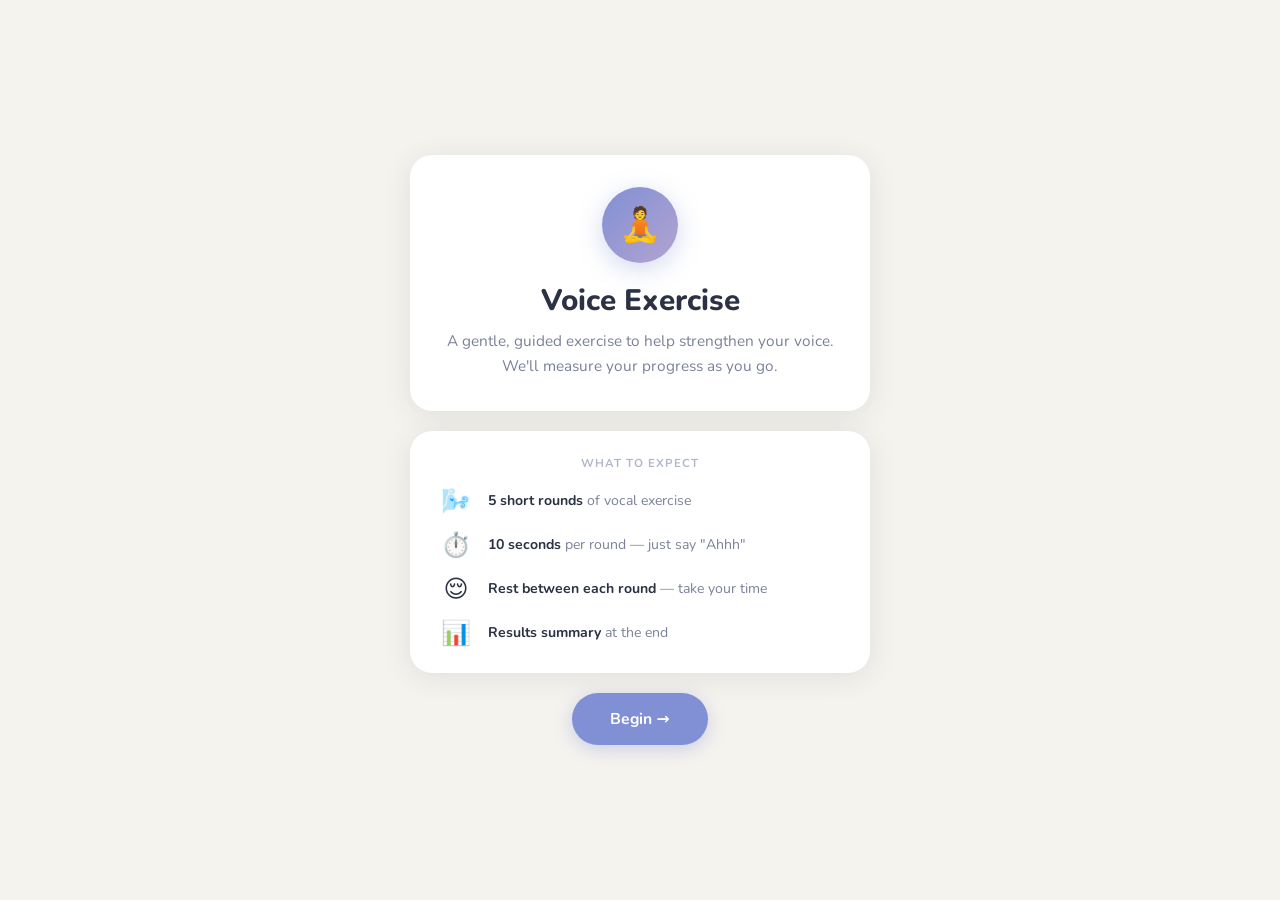
==== commit c3e81a27: "Remove on-screen debug console Co-Authored-By: Claude Sonnet 4.6 <noreply@anthropic.com>" ====
--- a/demo/index.html
+++ b/demo/index.html
@@ -384,16 +384,6 @@
   .mpt-big { font-size: 3.4rem; }
 }
 
-/* Debug log */
-#debug-log {
-  position: fixed; bottom: 0; left: 0; right: 0;
-  max-height: 160px; overflow-y: auto;
-  background: rgba(0,0,0,.82); color: #7fff7f;
-  font-size: 11px; font-family: monospace; line-height: 1.5;
-  padding: 6px 10px; z-index: 500;
-  pointer-events: none; white-space: pre-wrap; word-break: break-all;
-}
-#debug-log .err { color: #ff7070; }
 </style>
 </head>
 <body>
@@ -617,7 +607,6 @@
      OVERLAYS
 ════════════════════════════════════════════ -->
 <div id="error-banner"></div>
-<div id="debug-log"></div>
 
 <div class="overlay" id="overlay-countdown">
   <div class="countdown-num" id="cdown-num">3</div>
@@ -637,43 +626,6 @@
 <script>
 'use strict';
 
-/* ── On-screen debug log ──────────────────────────────────────────── */
-const _dbgEl = document.getElementById('debug-log');
-function dbg(...args) {
-  const msg = args.map(a =>
-    a instanceof Error ? (a.message + '\n' + a.stack) :
-    typeof a === 'object' ? JSON.stringify(a) : String(a)
-  ).join(' ');
-  console.log(...args);
-  if (_dbgEl) {
-    const line = document.createElement('div');
-    line.textContent = msg;
-    _dbgEl.appendChild(line);
-    while (_dbgEl.children.length > 30) _dbgEl.removeChild(_dbgEl.firstChild);
-    _dbgEl.scrollTop = _dbgEl.scrollHeight;
-  }
-}
-function dbgErr(...args) {
-  const msg = args.map(a =>
-    a instanceof Error ? (a.message + ' @ ' + (a.stack?.split('\n')[1] || '')) :
-    typeof a === 'object' ? JSON.stringify(a) : String(a)
-  ).join(' ');
-  console.error(...args);
-  if (_dbgEl) {
-    const line = document.createElement('div');
-    line.className = 'err';
-    line.textContent = '✖ ' + msg;
-    _dbgEl.appendChild(line);
-    while (_dbgEl.children.length > 30) _dbgEl.removeChild(_dbgEl.firstChild);
-    _dbgEl.scrollTop = _dbgEl.scrollHeight;
-  }
-}
-window.onerror = (msg, src, ln, col, err) => {
-  dbgErr('GLOBAL: ' + msg + (ln ? ' L' + ln : ''));
-};
-window.onunhandledrejection = e => {
-  dbgErr('UNHANDLED: ' + (e.reason?.message || String(e.reason)));
-};
 
 /* ── Constants ────────────────────────────────────────────────────── */
 const TOTAL_ROUNDS      = 5;
@@ -722,7 +674,7 @@
 
 /* ── Error display ────────────────────────────────────────────────── */
 function showError(msg) {
-  dbgErr(msg);
+  console.error(msg);
   const el = document.getElementById('error-banner');
   el.textContent = '⚠ ' + msg;
   el.style.display = 'block';
@@ -738,17 +690,17 @@
     mediaStream = await navigator.mediaDevices.getUserMedia({ audio: true, video: false });
   } catch (e) {
     alert('Microphone access is needed. Please allow it and try again.');
-    dbgErr('getUserMedia: ' + e.message);
+    console.error('getUserMedia: ' + e.message);
     return;
   }
-  dbg('mic ok, tracks:', mediaStream.getAudioTracks().length);
+  console.log('mic ok, tracks:', mediaStream.getAudioTracks().length);
   if (!audioCtx) {
     audioCtx = new (window.AudioContext || window.webkitAudioContext)();
   }
   if (audioCtx.state !== 'running') {
     await audioCtx.resume();
   }
-  dbg('audioCtx:', audioCtx.state);
+  console.log('audioCtx:', audioCtx.state);
   // Silence-routed oscillator keeps the AudioContext from auto-suspending
   // during the 3 s countdown before startRound() connects the mic stream.
   try {
@@ -758,9 +710,9 @@
     osc.connect(keepAlive);
     keepAlive.connect(audioCtx.destination);
     osc.start();
-    dbg('keep-alive osc started');
+    console.log('keep-alive osc started');
   } catch (e) {
-    dbgErr('keepalive: ' + e.message);
+    console.error('keepalive: ' + e.message);
   }
   round = 0;
   roundResults = [];
@@ -779,7 +731,7 @@
 /* ── Round flow ───────────────────────────────────────────────────── */
 function nextRound() {
   round++;
-  dbg('nextRound →', round);
+  console.log('nextRound →', round);
   updateDots();
   document.getElementById('round-label').textContent = `Round ${round} of ${TOTAL_ROUNDS}`;
   setStatus('Get ready…', '');
@@ -821,10 +773,10 @@
   gamePhase      = 'recording';
   recordedChunks = [];
 
-  dbg('startRound ctx:', audioCtx.state, 'stream:', mediaStream?.active, 'tracks:', mediaStream?.getAudioTracks().length);
+  console.log('startRound ctx:', audioCtx.state, 'stream:', mediaStream?.active, 'tracks:', mediaStream?.getAudioTracks().length);
   // Re-resume if the browser suspended the context during the countdown
   if (audioCtx.state !== 'running') {
-    try { await audioCtx.resume(); dbg('ctx resumed:', audioCtx.state); } catch (e) { dbgErr('resume: ' + e.message); }
+    try { await audioCtx.resume(); console.log('ctx resumed:', audioCtx.state); } catch (e) { console.error('resume: ' + e.message); }
   }
 
   try {
@@ -832,7 +784,7 @@
     analyser = audioCtx.createAnalyser();
     analyser.fftSize = 2048;
     source.connect(analyser);
-    dbg('audio graph ok');
+    console.log('audio graph ok');
   } catch (e) {
     showError('Audio graph error: ' + e.message);
   }
@@ -844,7 +796,7 @@
       if (e.data.size > 0) recordedChunks.push(e.data);
     };
     mediaRecorder.start();
-    dbg('MediaRecorder:', mediaRecorder.state, mediaRecorder.mimeType);
+    console.log('MediaRecorder:', mediaRecorder.state, mediaRecorder.mimeType);
   } catch (e) {
     showError('Recorder failed: ' + e.message);
   }
@@ -898,22 +850,22 @@
         : 'radial-gradient(circle, rgba(179,163,209,.4) 0%, transparent 70%)';
 
     if (zone === 'good') {
-      monkSvg.className = 'monk-svg glow';
+      monkSvg.setAttribute('class', 'monk-svg glow');
       auraI.style.background = auraO.style.background = auraColor;
       auraI.classList.add('show'); auraO.classList.add('show');
       setStatus('Perfect — keep it steady!', 'good');
     } else if (zone === 'high') {
-      monkSvg.className = 'monk-svg rattled';
+      monkSvg.setAttribute('class', 'monk-svg rattled');
       auraI.style.background = auraO.style.background = auraColor;
       auraI.classList.add('show'); auraO.classList.add('show');
       setStatus('Soften your voice a little', 'high');
     } else if (rms > VOL_LOW * 0.4) {
-      monkSvg.className = 'monk-svg';
+      monkSvg.setAttribute('class', 'monk-svg');
       auraI.style.background = auraO.style.background = auraColor;
       auraI.classList.add('show'); auraO.classList.remove('show');
       setStatus('A little louder please', 'low');
     } else {
-      monkSvg.className = 'monk-svg';
+      monkSvg.setAttribute('class', 'monk-svg');
       auraI.classList.remove('show'); auraO.classList.remove('show');
       setStatus('Say "Ahhh" steadily…', '');
     }
@@ -943,7 +895,7 @@
       arc.style.stroke = 'var(--good)';
     }
     if (left <= 0) {
-      dbg('timer done → finishRound');
+      console.log('timer done → finishRound');
       clearInterval(timerIv);
       timerIv = null;
       onDone();
@@ -963,17 +915,17 @@
   const el = document.getElementById('analyzing-stage');
   el.textContent = msg;
   el.className = 'analyzing-stage' + (ok ? ' ok' : '');
-  dbg('stage:', msg);
+  console.log('stage:', msg);
 }
 
 async function finishRound() {
-  dbg('finishRound start, round', round);
+  console.log('finishRound start, round', round);
   gamePhase = 'analyzing';
   clearTimer();
   stopAudioNodes();
 
   document.getElementById('vol-frost').style.height = '100%';
-  document.getElementById('monk-svg').className     = 'monk-svg';
+  document.getElementById('monk-svg').setAttribute('class', 'monk-svg');
   document.getElementById('aura-inner').classList.remove('show');
   document.getElementById('aura-outer').classList.remove('show');
   setStatus('', '');
@@ -997,9 +949,9 @@
       }),
       new Promise((_, rej) => setTimeout(() => rej(new Error('recorder timed out')), 4000))
     ]);
-    dbg('blob size:', blob.size, 'type:', blob.type);
+    console.log('blob size:', blob.size, 'type:', blob.type);
   } catch (e) {
-    dbgErr('collect: ' + e.message);
+    console.error('collect: ' + e.message);
     blob = new Blob([], { type: 'audio/webm' });
   } finally {
     if (mediaRecorder) { try { mediaRecorder.stop(); } catch {} }
@@ -1013,10 +965,10 @@
     const arrayBuf = await blob.arrayBuffer();
     const decoded  = await audioCtx.decodeAudioData(arrayBuf);
     wav = buildWAV([decoded.getChannelData(0)], decoded.sampleRate);
-    dbg('decoded', decoded.duration.toFixed(2) + 's', decoded.sampleRate + 'Hz');
+    console.log('decoded', decoded.duration.toFixed(2) + 's', decoded.sampleRate + 'Hz');
     setStage(`Audio ready (${decoded.duration.toFixed(1)}s)`, true);
   } catch (e) {
-    dbgErr('decode: ' + e.message);
+    console.error('decode: ' + e.message);
     setStage('Audio decode failed — skipping analysis');
     wav = buildWAV([], audioCtx ? audioCtx.sampleRate : 44100);
   }
@@ -1035,10 +987,10 @@
       if (r.ok) {
         metrics = await r.json();
         setStage(`Done  ✓  MPT ${metrics.mpt_s != null ? metrics.mpt_s.toFixed(1) + 's' : '—'}`, true);
-        dbg('metrics ok, mpt:', metrics.mpt_s);
+        console.log('metrics ok, mpt:', metrics.mpt_s);
       } else {
         setStage(`Server error ${r.status}`);
-        dbgErr('analyze HTTP ' + r.status);
+        console.error('analyze HTTP ' + r.status);
       }
     } finally {
       clearTimeout(autoAbort);
@@ -1046,7 +998,7 @@
     }
   } catch (e) {
     setStage(e.name === 'AbortError' ? 'Timed out — moving on' : `Error: ${e.message}`);
-    dbgErr('analyze: ' + e.message);
+    console.error('analyze: ' + e.message);
   }
 
   clearTimeout(skipReveal);
